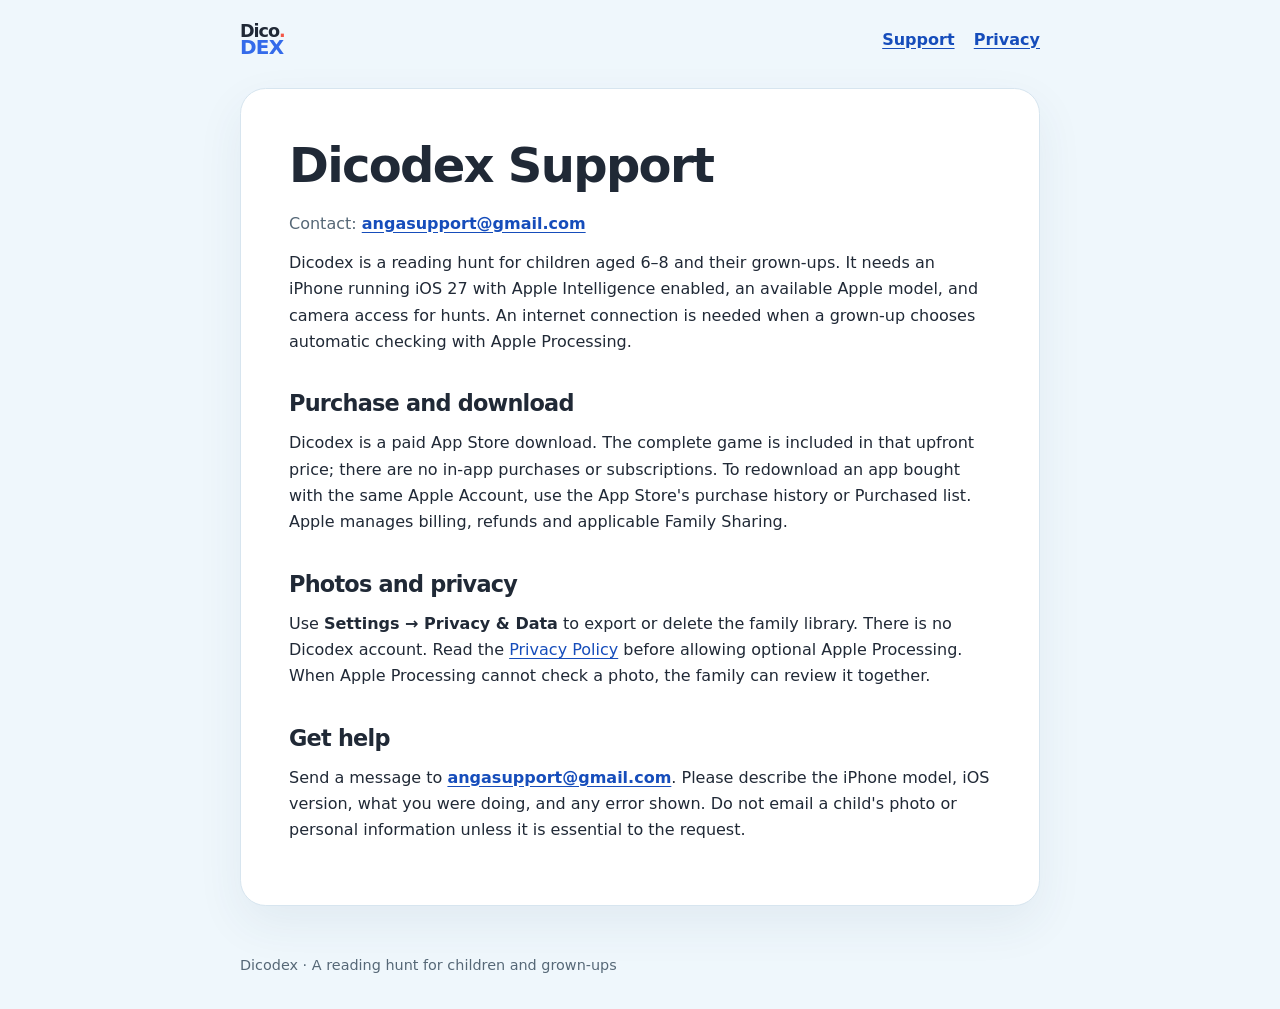
==== index.html @ 9e1d4e30 "Publish Dicodex support and privacy pages" ====
<!doctype html>
<html lang="en-GB">
<head>
  <meta charset="utf-8">
  <meta name="viewport" content="width=device-width, initial-scale=1">
  <meta name="color-scheme" content="light">
  <meta name="description" content="Support for Dicodex, the children's reading hunt.">
  
  <title>Support · Dicodex</title>
  <link rel="stylesheet" href="site.css">
  <link rel="icon" type="image/png" href="icon.png">
</head>
<body>
  <a class="skip" href="#main">Skip to content</a>
  
  <header class="header">
    <a class="brand" href="./" aria-label="Dicodex support home"><span>Dico<span class="dot">.</span></span><strong>DEX</strong></a>
    <nav aria-label="Pages"><a href="./">Support</a><a href="privacy/">Privacy</a></nav>
  </header>
  <main id="main" class="paper"><h1 id="dicodex-support">Dicodex Support</h1>
<p>Contact: <strong><a
href="mailto:angasupport@gmail.com"><span>angasupport@gmail.com</span></a></strong></p>
<p>Dicodex is a reading hunt for children aged 6–8 and their grown-ups.
It needs an iPhone running iOS 27 with Apple Intelligence enabled, an
available Apple model, and camera access for hunts. An internet
connection is needed when a grown-up chooses automatic checking with
Apple Processing.</p>
<h2 id="purchase-and-download">Purchase and download</h2>
<p>Dicodex is a paid App Store download. The complete game is included
in that upfront price; there are no in-app purchases or subscriptions.
To redownload an app bought with the same Apple Account, use the App
Store's purchase history or Purchased list. Apple manages billing,
refunds and applicable Family Sharing.</p>
<h2 id="photos-and-privacy">Photos and privacy</h2>
<p>Use <strong>Settings → Privacy &amp; Data</strong> to export or
delete the family library. There is no Dicodex account. Read the <a
href="privacy/">Privacy Policy</a> before allowing optional Apple
Processing. When Apple Processing cannot check a photo, the family can
review it together.</p>
<h2 id="get-help">Get help</h2>
<p>Send a message to <strong><a
href="mailto:angasupport@gmail.com"><span>angasupport@gmail.com</span></a></strong>.
Please describe the iPhone model, iOS version, what you were doing, and
any error shown. Do not email a child's photo or personal information
unless it is essential to the request.</p>
</main>
  <footer>Dicodex · A reading hunt for children and grown-ups</footer>
</body>
</html>
---- site.css ----
:root {
  color-scheme: light;
  --paper: #eff7fc;
  --ink: #202936;
  --cobalt: #346bea;
  --coral: #f35646;
  --outline: #7a95a7;
}

* { box-sizing: border-box; }

html { scroll-behavior: smooth; }

body {
  margin: 0;
  background: var(--paper);
  color: var(--ink);
  font: 1rem/1.65 system-ui, -apple-system, BlinkMacSystemFont, "Segoe UI", sans-serif;
}

a { color: #164dbb; text-underline-offset: .18em; }
a:hover { color: #0b358a; }
a:focus-visible { outline: 3px solid var(--coral); outline-offset: 4px; border-radius: 3px; }

.skip { position: absolute; left: -100vw; top: .5rem; z-index: 10; background: white; padding: .5rem 1rem; }
.skip:focus { left: .5rem; }
.draft { background: #ffe8a3; padding: .45rem 1rem; text-align: center; font-weight: 750; font-size: .8rem; letter-spacing: .04em; }

.header {
  max-width: 53rem;
  margin: 0 auto;
  padding: 1.5rem 1.5rem 0;
  display: flex;
  align-items: center;
  justify-content: space-between;
  gap: 1rem;
}

.brand { color: var(--ink); font-size: 1.1rem; line-height: .85; font-weight: 900; letter-spacing: -.06em; text-decoration: none; display: flex; flex-direction: column; }
.brand strong { color: var(--cobalt); font-size: 1.25rem; letter-spacing: -.04em; }
.brand .dot { color: var(--coral); }
.header nav { display: flex; gap: 1.2rem; font-weight: 700; }

.paper {
  max-width: 50rem;
  margin: 2rem auto 3rem;
  padding: clamp(1.5rem, 5vw, 3rem);
  background: white;
  border: 1px solid #d7e5ef;
  border-radius: 1.6rem;
  box-shadow: 0 18px 48px #27476112;
}

h1, h2 { line-height: 1.2; letter-spacing: -.035em; }
h1 { margin: 0 0 1rem; font-size: clamp(2rem, 6vw, 3rem); }
h2 { margin: 2.2rem 0 .7rem; font-size: 1.4rem; }
p { margin: .8rem 0; max-width: 70ch; }
strong { font-weight: 750; }
.paper > p:first-of-type { color: #566877; }
footer { max-width: 53rem; margin: 0 auto 2rem; padding: 0 1.5rem; color: #566877; font-size: .9rem; }

@media (max-width: 40rem) {
  .header { padding-top: 1rem; }
  .paper { margin: 1.25rem .75rem 2rem; border-radius: 1.2rem; }
}

@media (prefers-reduced-motion: reduce) {
  html { scroll-behavior: auto; }
}
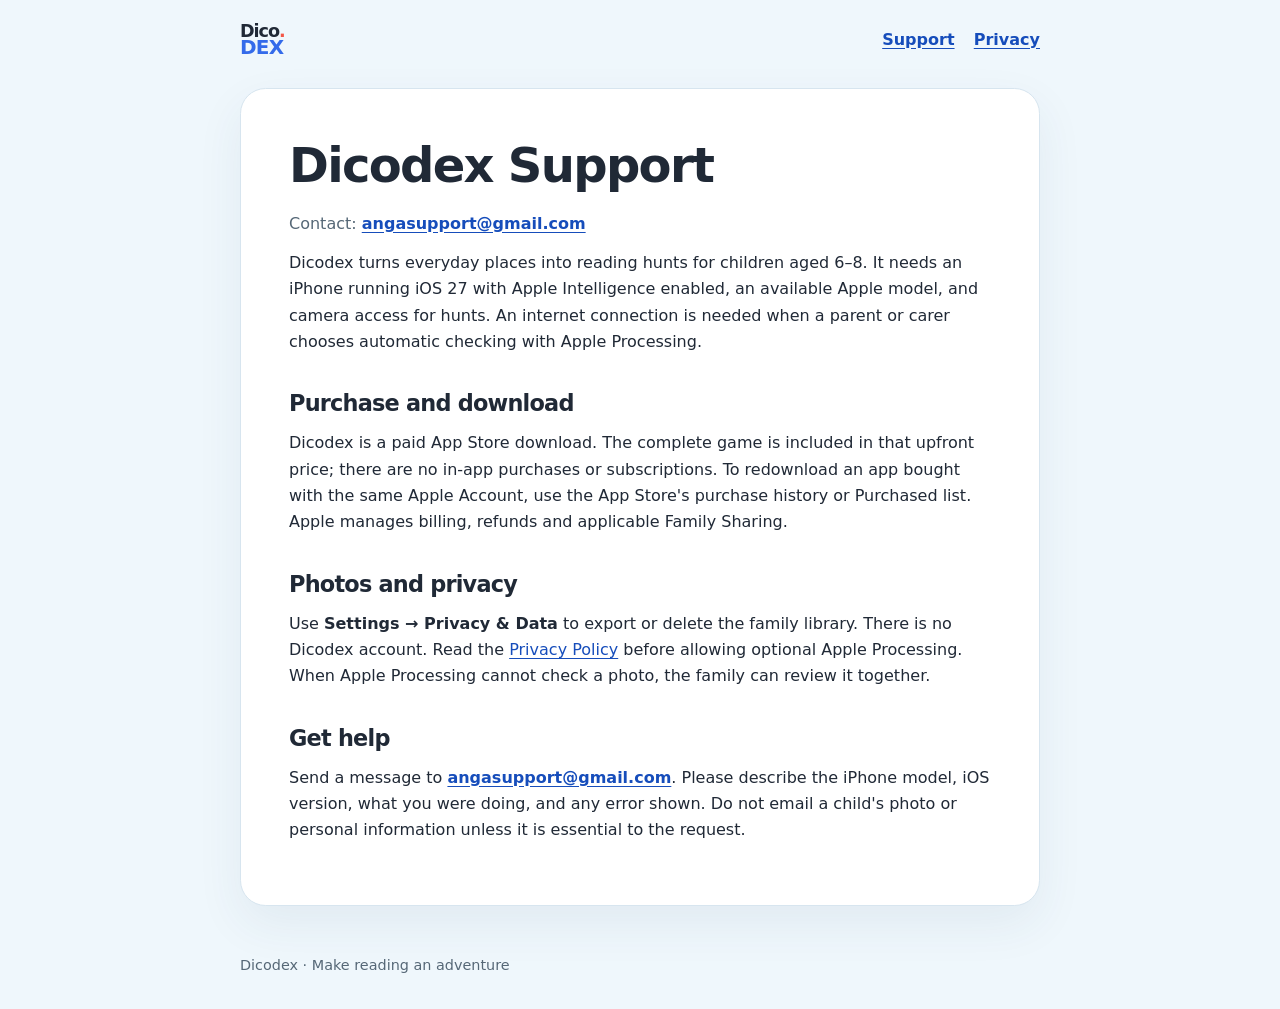
==== commit ae2a68ef: "Use family-friendly support and privacy wording" ====
--- a/index.html
+++ b/index.html
@@ -20,10 +20,10 @@
   <main id="main" class="paper"><h1 id="dicodex-support">Dicodex Support</h1>
 <p>Contact: <strong><a
 href="mailto:angasupport@gmail.com"><span>angasupport@gmail.com</span></a></strong></p>
-<p>Dicodex is a reading hunt for children aged 6–8 and their grown-ups.
+<p>Dicodex turns everyday places into reading hunts for children aged 6–8.
 It needs an iPhone running iOS 27 with Apple Intelligence enabled, an
 available Apple model, and camera access for hunts. An internet
-connection is needed when a grown-up chooses automatic checking with
+connection is needed when a parent or carer chooses automatic checking with
 Apple Processing.</p>
 <h2 id="purchase-and-download">Purchase and download</h2>
 <p>Dicodex is a paid App Store download. The complete game is included
@@ -44,6 +44,6 @@
 any error shown. Do not email a child's photo or personal information
 unless it is essential to the request.</p>
 </main>
-  <footer>Dicodex · A reading hunt for children and grown-ups</footer>
+  <footer>Dicodex · Make reading an adventure</footer>
 </body>
 </html>
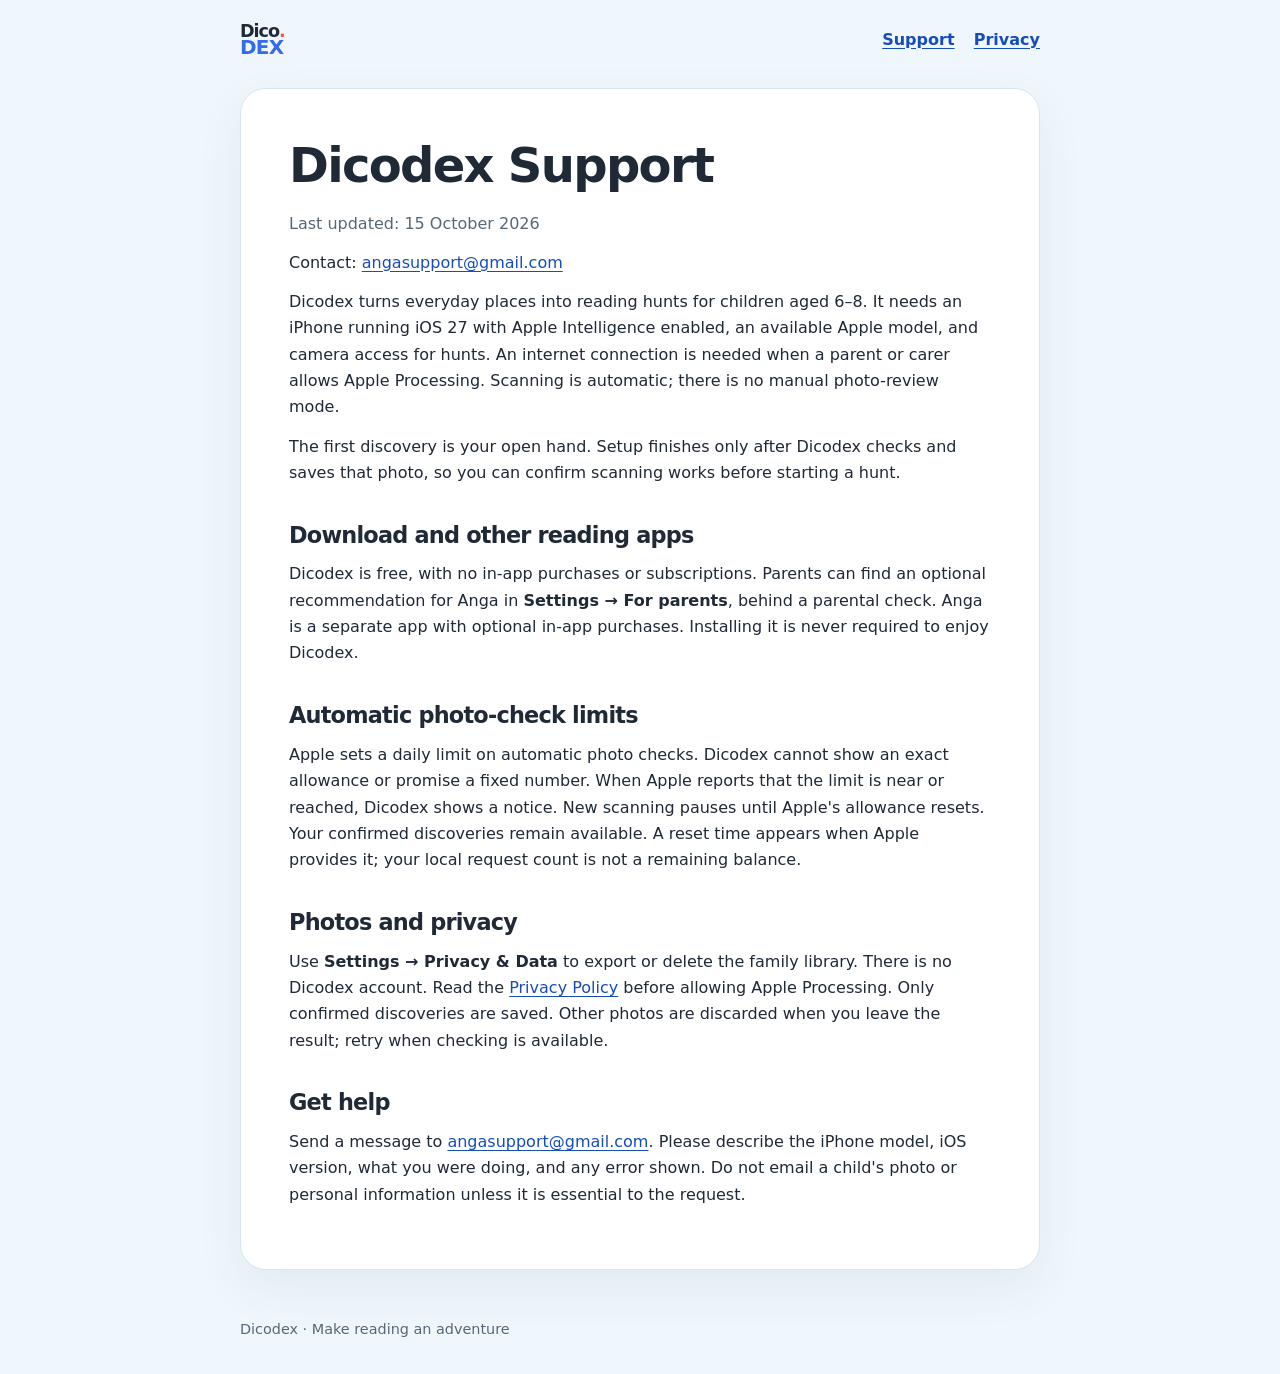
==== commit e530cc7e: "Align support and privacy with free confirmed-discovery release" ====
--- a/index.html
+++ b/index.html
@@ -18,28 +18,40 @@
     <nav aria-label="Pages"><a href="./">Support</a><a href="privacy/">Privacy</a></nav>
   </header>
   <main id="main" class="paper"><h1 id="dicodex-support">Dicodex Support</h1>
-<p>Contact: <strong><a
-href="mailto:angasupport@gmail.com"><span>angasupport@gmail.com</span></a></strong></p>
-<p>Dicodex turns everyday places into reading hunts for children aged 6–8.
-It needs an iPhone running iOS 27 with Apple Intelligence enabled, an
-available Apple model, and camera access for hunts. An internet
-connection is needed when a parent or carer chooses automatic checking with
-Apple Processing.</p>
-<h2 id="purchase-and-download">Purchase and download</h2>
-<p>Dicodex is a paid App Store download. The complete game is included
-in that upfront price; there are no in-app purchases or subscriptions.
-To redownload an app bought with the same Apple Account, use the App
-Store's purchase history or Purchased list. Apple manages billing,
-refunds and applicable Family Sharing.</p>
+<p>Last updated: 15 October 2026</p>
+<p>Contact: <a
+href="mailto:angasupport@gmail.com"><span>angasupport@gmail.com</span></a></p>
+<p>Dicodex turns everyday places into reading hunts for children aged
+6–8. It needs an iPhone running iOS 27 with Apple Intelligence enabled,
+an available Apple model, and camera access for hunts. An internet
+connection is needed when a parent or carer allows Apple Processing.
+Scanning is automatic; there is no manual photo-review mode.</p>
+<p>The first discovery is your open hand. Setup finishes only after
+Dicodex checks and saves that photo, so you can confirm scanning works
+before starting a hunt.</p>
+<h2 id="download-and-other-reading-apps">Download and other reading
+apps</h2>
+<p>Dicodex is free, with no in-app purchases or subscriptions. Parents
+can find an optional recommendation for Anga in <strong>Settings → For
+parents</strong>, behind a parental check. Anga is a separate app with
+optional in-app purchases. Installing it is never required to enjoy
+Dicodex.</p>
+<h2 id="automatic-photo-check-limits">Automatic photo-check limits</h2>
+<p>Apple sets a daily limit on automatic photo checks. Dicodex cannot
+show an exact allowance or promise a fixed number. When Apple reports
+that the limit is near or reached, Dicodex shows a notice. New scanning
+pauses until Apple's allowance resets. Your confirmed discoveries remain
+available. A reset time appears when Apple provides it; your local
+request count is not a remaining balance.</p>
 <h2 id="photos-and-privacy">Photos and privacy</h2>
 <p>Use <strong>Settings → Privacy &amp; Data</strong> to export or
 delete the family library. There is no Dicodex account. Read the <a
-href="privacy/">Privacy Policy</a> before allowing optional Apple
-Processing. When Apple Processing cannot check a photo, the family can
-review it together.</p>
+href="privacy/">Privacy Policy</a> before allowing Apple Processing.
+Only confirmed discoveries are saved. Other photos are discarded when
+you leave the result; retry when checking is available.</p>
 <h2 id="get-help">Get help</h2>
-<p>Send a message to <strong><a
-href="mailto:angasupport@gmail.com"><span>angasupport@gmail.com</span></a></strong>.
+<p>Send a message to <a
+href="mailto:angasupport@gmail.com"><span>angasupport@gmail.com</span></a>.
 Please describe the iPhone model, iOS version, what you were doing, and
 any error shown. Do not email a child's photo or personal information
 unless it is essential to the request.</p>
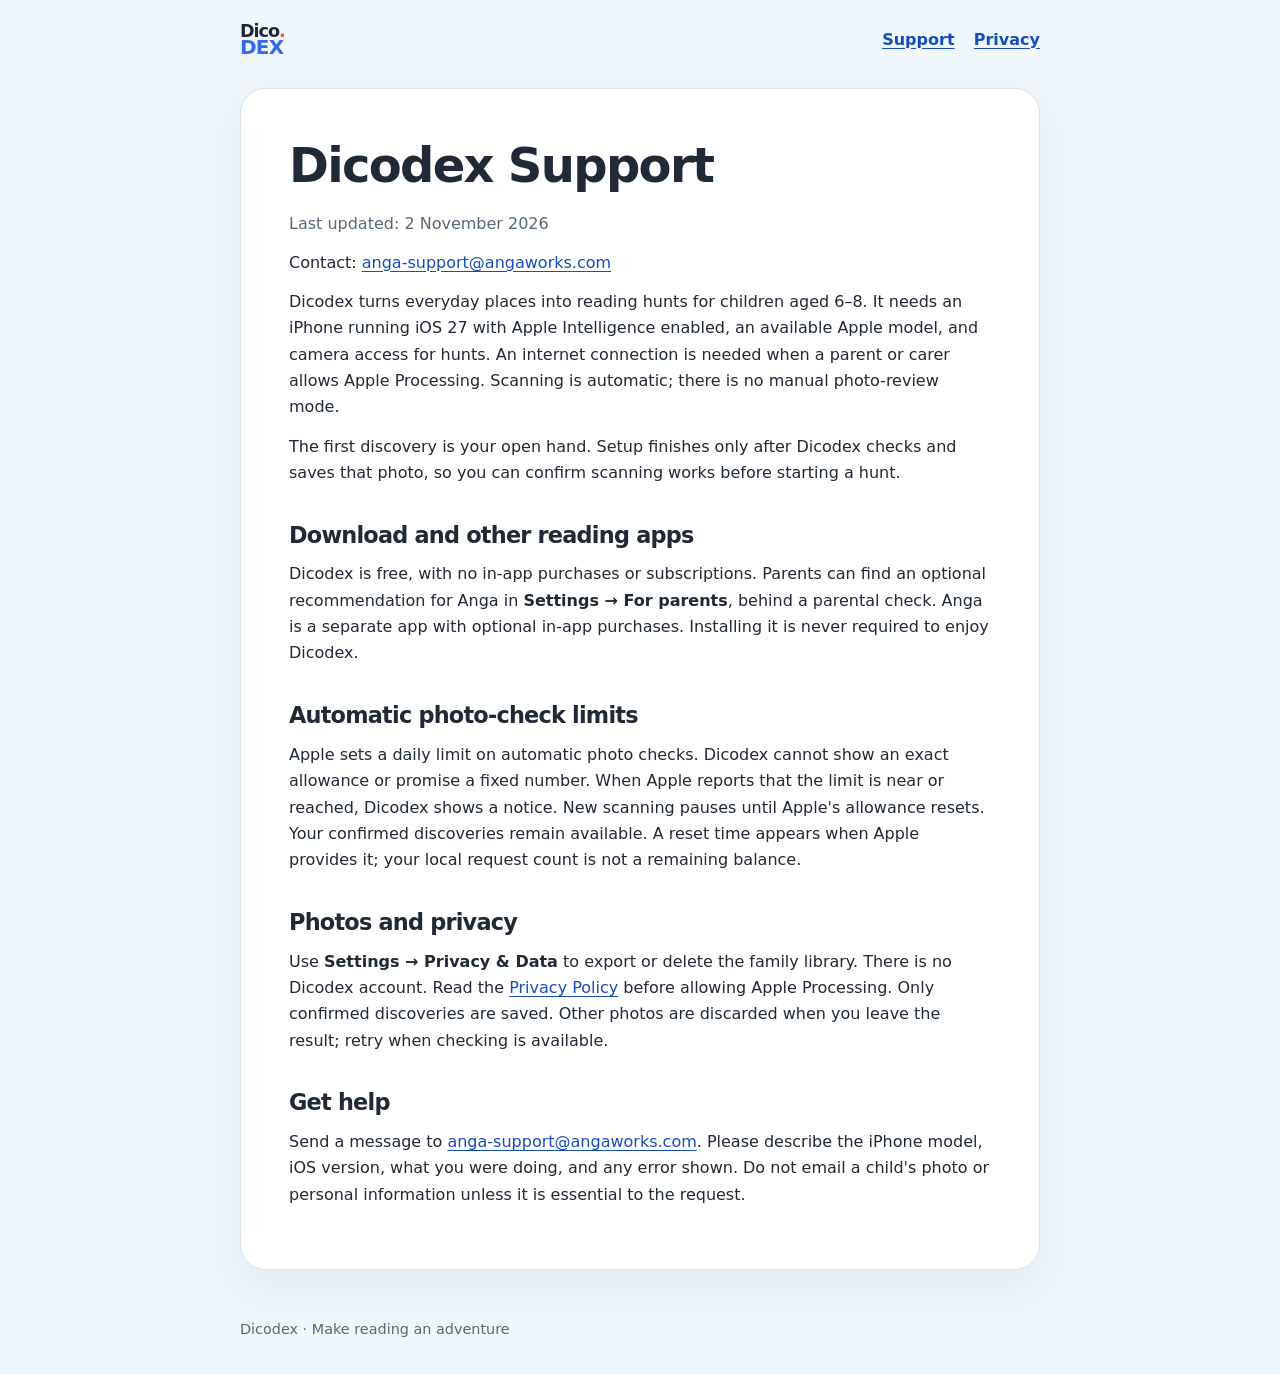
==== commit 1d67d636: "Correct Dicodex public support contact" ====
--- a/index.html
+++ b/index.html
@@ -18,9 +18,9 @@
     <nav aria-label="Pages"><a href="./">Support</a><a href="privacy/">Privacy</a></nav>
   </header>
   <main id="main" class="paper"><h1 id="dicodex-support">Dicodex Support</h1>
-<p>Last updated: 15 October 2026</p>
+<p>Last updated: 2 November 2026</p>
 <p>Contact: <a
-href="mailto:angasupport@gmail.com"><span>angasupport@gmail.com</span></a></p>
+href="mailto:anga-support@angaworks.com"><span>anga-support@angaworks.com</span></a></p>
 <p>Dicodex turns everyday places into reading hunts for children aged
 6–8. It needs an iPhone running iOS 27 with Apple Intelligence enabled,
 an available Apple model, and camera access for hunts. An internet
@@ -51,7 +51,7 @@
 you leave the result; retry when checking is available.</p>
 <h2 id="get-help">Get help</h2>
 <p>Send a message to <a
-href="mailto:angasupport@gmail.com"><span>angasupport@gmail.com</span></a>.
+href="mailto:anga-support@angaworks.com"><span>anga-support@angaworks.com</span></a>.
 Please describe the iPhone model, iOS version, what you were doing, and
 any error shown. Do not email a child's photo or personal information
 unless it is essential to the request.</p>
